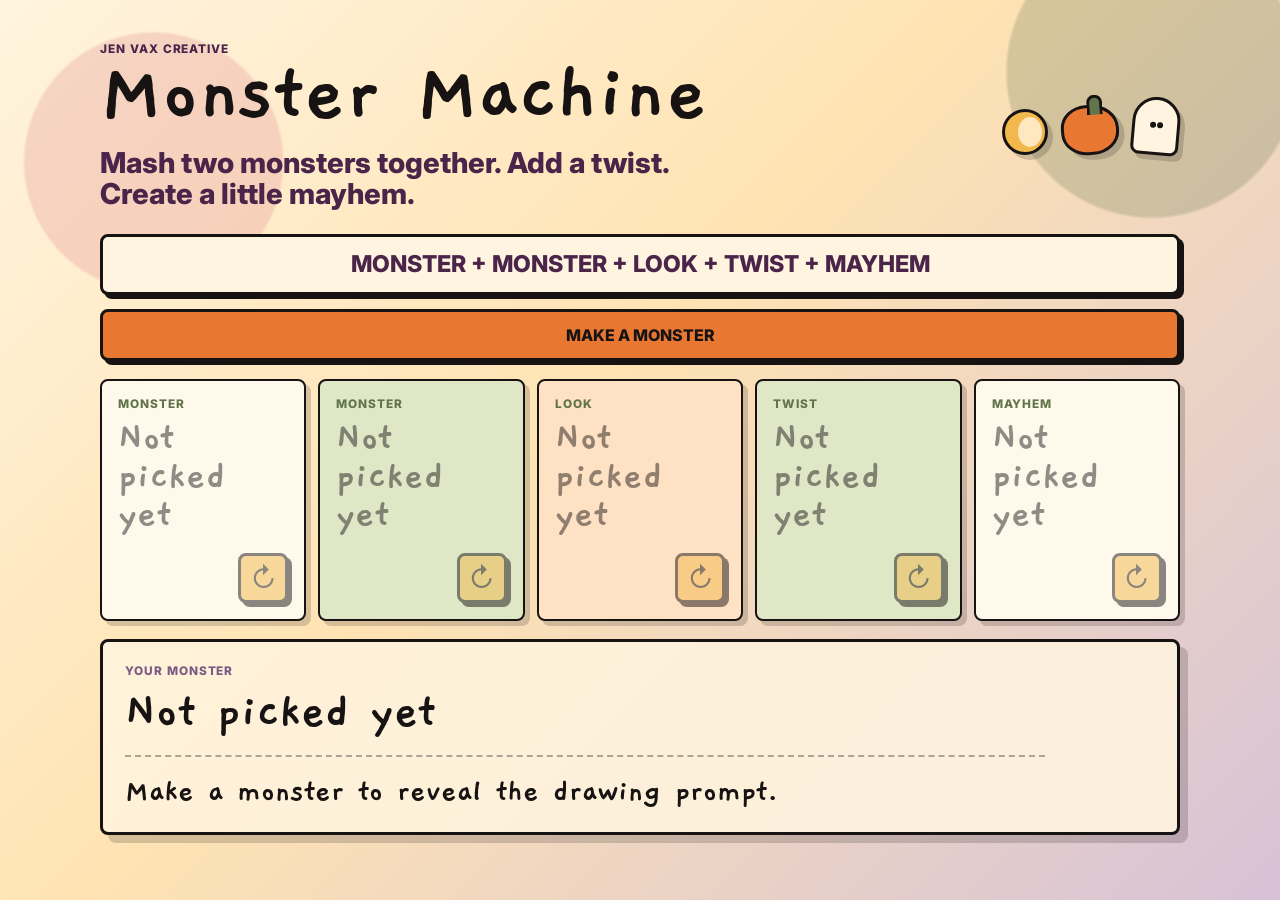
==== experiment.html @ 61336ed9 "Add experimental monster mashup generator" ====
<!doctype html>
<html lang="en">
  <head>
    <meta charset="UTF-8" />
    <meta name="viewport" content="width=device-width, initial-scale=1.0" />
    <title>Monster Machine Experiment</title>
    <link rel="preconnect" href="https://fonts.googleapis.com" />
    <link rel="preconnect" href="https://fonts.gstatic.com" crossorigin />
    <link
      href="https://fonts.googleapis.com/css2?family=Gaegu:wght@400;700&family=Inter:wght@500;700;800&display=swap"
      rel="stylesheet"
    />
    <link rel="stylesheet" href="./src/styles.css" />
  </head>
  <body>
    <main class="app-shell experiment-shell">
      <section class="machine-head experiment-head" aria-labelledby="page-title">
        <div class="title-wrap">
          <p class="eyebrow">Jen Vax Creative</p>
          <h1 id="page-title">Monster Machine</h1>
          <p class="experiment-tagline">
            Mash two monsters together. Add a twist. Create a little mayhem.
          </p>
        </div>
        <div class="doodle-strip" aria-hidden="true">
          <span class="doodle moon"></span>
          <span class="doodle pumpkin"></span>
          <span class="doodle ghost"></span>
        </div>
      </section>

      <section class="experiment-formula" aria-label="Monster formula">
        MONSTER + MONSTER + LOOK + TWIST + MAYHEM
      </section>

      <section class="experiment-controls" aria-label="Experimental monster controls">
        <button class="primary-button" id="makeExperimentButton" type="button">
          MAKE A MONSTER
        </button>
      </section>

      <section class="experiment-deck" id="experimentDeck" aria-live="polite"></section>

      <section class="experiment-result section-panel" aria-live="polite">
        <p class="section-kicker">Your monster</p>
        <p class="experiment-combo" id="monsterCombo">Not picked yet</p>
        <p class="experiment-prompt" id="drawingPrompt">
          Make a monster to reveal the drawing prompt.
        </p>
      </section>
    </main>

    <script src="./src/experiment-options.js"></script>
    <script src="./src/experiment.js"></script>
  </body>
</html>
---- src/styles.css ----
:root {
  --ink: #171312;
  --cream: #fff4df;
  --paper: #ffe7bf;
  --pumpkin: #e87732;
  --marigold: #f2b84b;
  --plum: #4b244a;
  --purple: #7b5a83;
  --moss: #61744a;
  --mint: #b6c891;
  --pink: #e8a4a0;
  --shadow: rgba(23, 19, 18, 0.18);
}

* {
  box-sizing: border-box;
}

body {
  min-height: 100vh;
  margin: 0;
  color: var(--ink);
  background:
    radial-gradient(circle at 12% 18%, rgba(232, 164, 160, 0.38) 0 8rem, transparent 8.2rem),
    radial-gradient(circle at 90% 8%, rgba(97, 116, 74, 0.25) 0 9rem, transparent 9.2rem),
    linear-gradient(135deg, #fff4df 0%, #ffe3b3 45%, #d7c2d7 100%);
  font-family: Inter, system-ui, sans-serif;
}

button {
  font: inherit;
}

.app-shell {
  width: min(1180px, calc(100% - 32px));
  margin: 0 auto;
  padding: 28px 0 36px;
}

.machine-head {
  display: flex;
  align-items: end;
  justify-content: space-between;
  gap: 24px;
  padding: 14px 0 24px;
}

.eyebrow,
.section-kicker,
.prompt-label {
  margin: 0;
  font-size: 0.74rem;
  font-weight: 800;
  letter-spacing: 0.08em;
  text-transform: uppercase;
}

.eyebrow {
  color: var(--plum);
}

h1,
h2 {
  margin: 0;
  letter-spacing: 0;
}

h1 {
  max-width: 780px;
  font-family: Gaegu, Inter, sans-serif;
  font-size: clamp(3.15rem, 6.8vw, 6.35rem);
  line-height: 0.88;
}

h2 {
  font-size: clamp(1.25rem, 2.2vw, 2rem);
  line-height: 1;
}

.doodle-strip {
  display: flex;
  align-items: end;
  gap: 13px;
  min-width: 172px;
}

.doodle {
  position: relative;
  display: block;
  border: 3px solid var(--ink);
  box-shadow: 5px 5px 0 var(--shadow);
}

.moon {
  width: 46px;
  height: 46px;
  border-radius: 50%;
  background: var(--marigold);
}

.moon::after {
  position: absolute;
  inset: 5px 3px 5px 13px;
  content: "";
  border-radius: 50%;
  background: var(--paper);
}

.pumpkin {
  width: 58px;
  height: 50px;
  border-radius: 44% 48% 46% 45%;
  background: var(--pumpkin);
  transform: rotate(-4deg);
}

.pumpkin::before {
  position: absolute;
  top: -13px;
  left: 24px;
  width: 10px;
  height: 17px;
  content: "";
  border: 3px solid var(--ink);
  border-bottom: 0;
  border-radius: 10px 10px 0 0;
  background: var(--moss);
}

.ghost {
  width: 48px;
  height: 58px;
  border-radius: 26px 26px 9px 9px;
  background: var(--cream);
  transform: rotate(5deg);
}

.ghost::before,
.ghost::after {
  position: absolute;
  top: 22px;
  width: 6px;
  height: 6px;
  content: "";
  border-radius: 50%;
  background: var(--ink);
}

.ghost::before {
  left: 15px;
}

.ghost::after {
  right: 14px;
}

.controls {
  display: grid;
  grid-template-columns: minmax(260px, 1fr) repeat(2, minmax(190px, 0.42fr));
  gap: 12px;
  margin-bottom: 18px;
}

.primary-button,
.secondary-button,
.icon-button {
  min-height: 52px;
  cursor: pointer;
  border: 3px solid var(--ink);
  border-radius: 8px;
  color: var(--ink);
  box-shadow: 4px 4px 0 var(--ink);
  transition:
    transform 120ms ease,
    box-shadow 120ms ease,
    background-color 120ms ease;
}

.primary-button {
  background: var(--pumpkin);
  font-weight: 800;
}

.secondary-button {
  background: var(--cream);
  font-weight: 800;
}

.primary-button:hover,
.secondary-button:hover,
.icon-button:hover {
  transform: translate(1px, 1px) rotate(-0.3deg);
  box-shadow: 3px 3px 0 var(--ink);
}

button:disabled {
  cursor: not-allowed;
  opacity: 0.5;
  transform: none;
}

.result-layout {
  display: grid;
  grid-template-columns: minmax(0, 1fr) minmax(270px, 0.35fr);
  gap: 18px;
  align-items: start;
}

.section-panel {
  border: 3px solid var(--ink);
  border-radius: 8px;
  background: rgba(255, 244, 223, 0.88);
  box-shadow: 8px 8px 0 var(--shadow);
}

.monster-panel {
  padding: 18px;
}

.mayhem-panel {
  overflow: hidden;
  background: var(--plum);
  color: var(--cream);
}

.section-heading {
  display: flex;
  align-items: baseline;
  justify-content: space-between;
  gap: 16px;
  margin-bottom: 14px;
}

.section-kicker {
  color: var(--purple);
}

.monster-panel .section-heading h2 {
  display: none;
}

.monster-panel .section-kicker {
  font-size: clamp(1rem, 1.4vw, 1.25rem);
}

.mayhem-panel .section-heading {
  display: block;
  padding: 18px 18px 0;
}

.mayhem-panel h2 {
  font-size: clamp(1.65rem, 2.5vw, 2.7rem);
  line-height: 0.98;
}

.mayhem-panel .section-kicker {
  display: block;
  margin-bottom: 8px;
  color: var(--pink);
}

.prompt-grid {
  display: grid;
  grid-template-columns: repeat(2, minmax(0, 1fr));
  gap: 10px;
}

.prompt-item,
.mayhem-item {
  display: flex;
  align-items: center;
  justify-content: space-between;
  gap: 12px;
  border: 2px solid var(--ink);
  border-radius: 8px;
}

.prompt-item {
  min-height: 86px;
  padding: 10px 10px 10px 14px;
  background: #fff9ec;
}

.prompt-item:nth-child(3n + 1) {
  background: #ffe1c4;
}

.prompt-item:nth-child(3n + 2) {
  background: #dfe7c7;
}

.prompt-copy {
  min-width: 0;
}

.prompt-label {
  margin-bottom: 6px;
  color: var(--moss);
}

.prompt-value,
.mayhem-value {
  margin: 0;
  font-family: Gaegu, Inter, sans-serif;
  font-weight: 700;
  letter-spacing: 0;
  overflow-wrap: break-word;
  word-break: normal;
}

.prompt-value {
  font-size: clamp(1.65rem, 3.1vw, 2.45rem);
  line-height: 0.9;
}

.empty {
  color: rgba(23, 19, 18, 0.48);
}

.icon-button {
  flex: 0 0 auto;
  display: inline-grid;
  place-items: center;
  width: 50px;
  height: 50px;
  min-height: 50px;
  padding: 0;
  background: var(--marigold);
  font-size: 1.7rem;
  line-height: 1;
}

.mayhem-item {
  display: grid;
  align-content: space-between;
  min-height: 230px;
  margin: 18px;
  padding: 22px;
  overflow: hidden;
  background:
    linear-gradient(90deg, rgba(255, 244, 223, 0.12) 1px, transparent 1px),
    linear-gradient(rgba(255, 244, 223, 0.12) 1px, transparent 1px),
    var(--cream);
  background-size: 18px 18px;
  color: var(--ink);
}

.mayhem-value {
  max-width: 100%;
  width: 100%;
  font-size: clamp(2rem, 2.9vw, 3rem);
  line-height: 1;
  text-wrap: balance;
}

.mayhem-shuffle {
  justify-self: end;
  background: var(--pink);
}

.experiment-shell {
  max-width: 1080px;
}

.experiment-head {
  align-items: center;
}

.experiment-tagline {
  max-width: 620px;
  margin: 14px 0 0;
  color: var(--plum);
  font-size: clamp(1.25rem, 2.5vw, 1.8rem);
  font-weight: 800;
  line-height: 1.1;
}

.experiment-formula {
  margin-bottom: 14px;
  padding: 14px 18px;
  border: 3px solid var(--ink);
  border-radius: 8px;
  background: var(--cream);
  box-shadow: 4px 4px 0 var(--ink);
  color: var(--plum);
  font-size: clamp(1rem, 2vw, 1.45rem);
  font-weight: 800;
  line-height: 1.15;
  text-align: center;
}

.experiment-controls {
  display: grid;
  margin-bottom: 18px;
}

.experiment-deck {
  display: grid;
  grid-template-columns: repeat(5, minmax(0, 1fr));
  gap: 12px;
  margin-bottom: 18px;
}

.experiment-card {
  display: grid;
  align-content: space-between;
  gap: 18px;
  min-height: 210px;
  padding: 16px;
  border: 2px solid var(--ink);
  border-radius: 8px;
  background: #fff9ec;
  box-shadow: 5px 5px 0 var(--shadow);
}

.experiment-card:nth-child(2n) {
  background: #dfe7c7;
}

.experiment-card:nth-child(3n) {
  background: #ffe1c4;
}

.experiment-card .icon-button {
  justify-self: end;
}

.experiment-value {
  margin: 8px 0 0;
  font-family: Gaegu, Inter, sans-serif;
  font-size: clamp(2rem, 3.2vw, 3rem);
  font-weight: 700;
  line-height: 0.95;
  overflow-wrap: break-word;
}

.experiment-result {
  padding: 22px;
}

.experiment-combo,
.experiment-prompt {
  max-width: 920px;
  margin: 0;
  font-family: Gaegu, Inter, sans-serif;
  font-weight: 700;
  letter-spacing: 0;
}

.experiment-combo {
  margin-top: 10px;
  font-size: clamp(2rem, 4vw, 3.85rem);
  line-height: 0.95;
  overflow-wrap: break-word;
}

.experiment-prompt {
  margin-top: 18px;
  padding-top: 18px;
  border-top: 2px dashed rgba(23, 19, 18, 0.35);
  font-size: clamp(1.55rem, 2.6vw, 2.35rem);
  line-height: 1.05;
}

@media (max-width: 880px) {
  .machine-head,
  .section-heading {
    align-items: start;
  }

  .machine-head,
  .controls,
  .result-layout {
    grid-template-columns: 1fr;
  }

  .machine-head {
    display: grid;
  }

  .doodle-strip {
    min-width: 0;
  }

  .controls {
    position: sticky;
    top: 0;
    z-index: 2;
    padding: 10px 0;
    background: rgba(255, 232, 193, 0.92);
    backdrop-filter: blur(8px);
  }

  .mayhem-item {
    min-height: 170px;
  }

  .experiment-deck {
    grid-template-columns: repeat(2, minmax(0, 1fr));
  }

  .experiment-card {
    min-height: 175px;
  }
}

@media (max-width: 620px) {
  .app-shell {
    width: min(100% - 20px, 1180px);
    padding-top: 18px;
  }

  .prompt-grid {
    grid-template-columns: 1fr;
  }

  .prompt-item {
    min-height: 78px;
  }

  .primary-button,
  .secondary-button {
    min-height: 58px;
  }

  #rerollMayhemButton {
    display: none;
  }

  .mayhem-item {
    padding: 20px;
  }

  .experiment-deck {
    grid-template-columns: 1fr;
  }

  .experiment-card {
    min-height: 138px;
  }
}
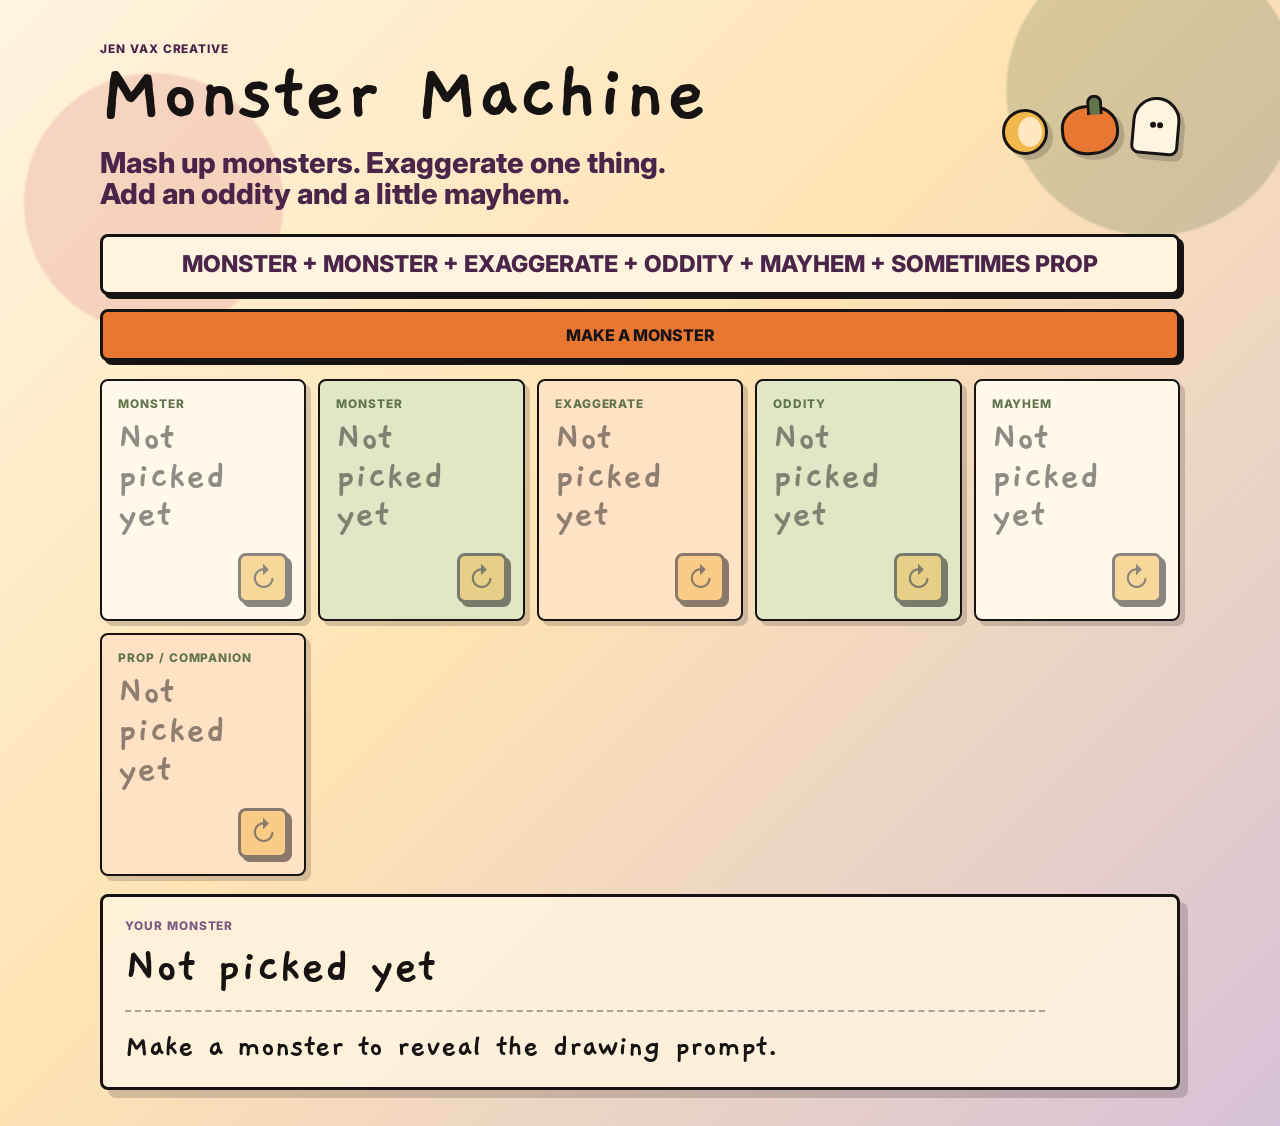
==== commit cf7a33d7: "Update experimental monster formula" ====
--- a/experiment.html
+++ b/experiment.html
@@ -19,7 +19,7 @@
           <p class="eyebrow">Jen Vax Creative</p>
           <h1 id="page-title">Monster Machine</h1>
           <p class="experiment-tagline">
-            Mash two monsters together. Add a twist. Create a little mayhem.
+            Mash up monsters. Exaggerate one thing. Add an oddity and a little mayhem.
           </p>
         </div>
         <div class="doodle-strip" aria-hidden="true">
@@ -30,7 +30,7 @@
       </section>
 
       <section class="experiment-formula" aria-label="Monster formula">
-        MONSTER + MONSTER + LOOK + TWIST + MAYHEM
+        MONSTER + MONSTER + EXAGGERATE + ODDITY + MAYHEM + SOMETIMES PROP
       </section>
 
       <section class="experiment-controls" aria-label="Experimental monster controls">
--- a/src/styles.css
+++ b/src/styles.css
@@ -156,7 +156,7 @@
 
 .controls {
   display: grid;
-  grid-template-columns: minmax(260px, 1fr) repeat(2, minmax(190px, 0.42fr));
+  grid-template-columns: minmax(260px, 1fr) minmax(190px, 0.42fr);
   gap: 12px;
   margin-bottom: 18px;
 }
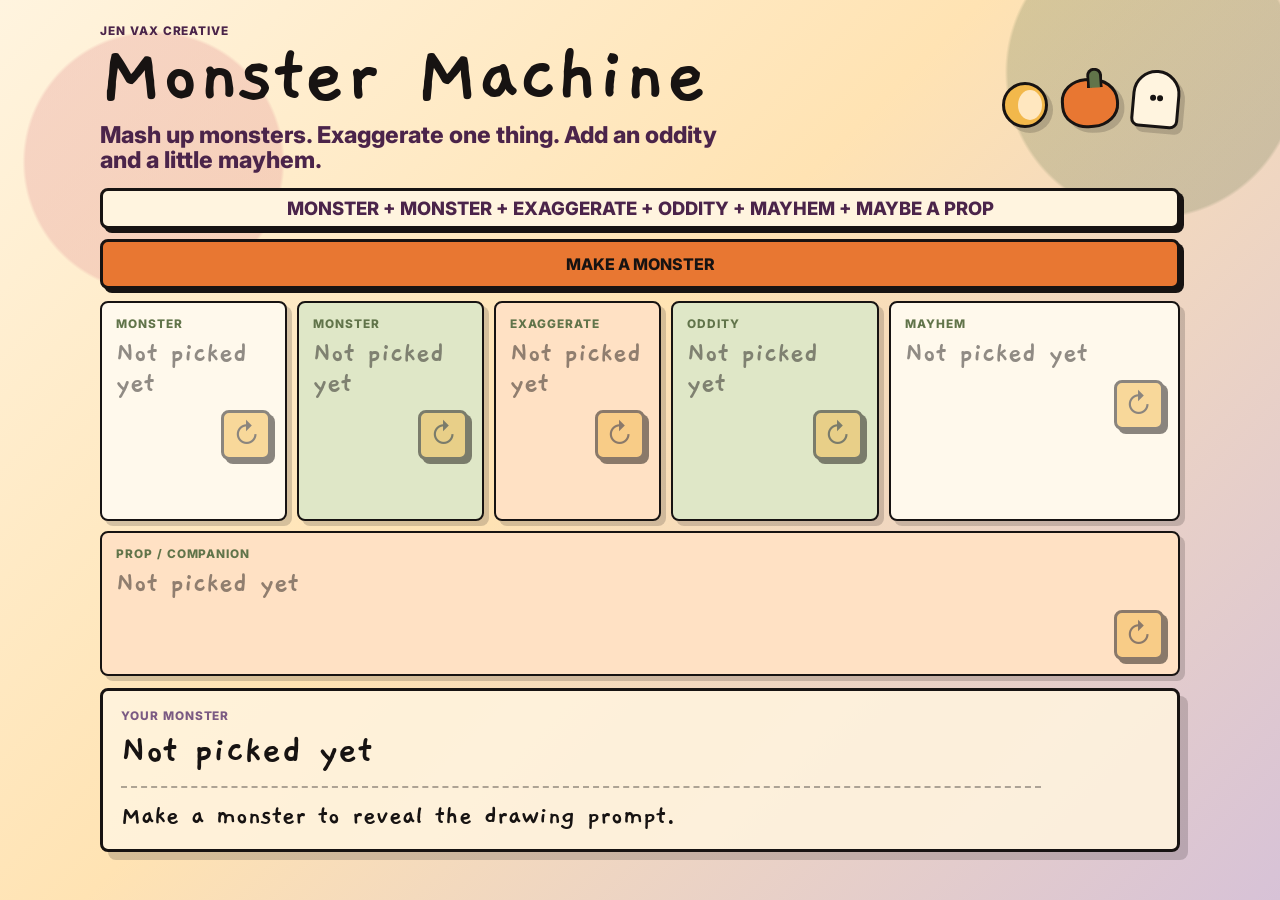
==== commit 5c4730d9: "Tighten experiment layout" ====
--- a/experiment.html
+++ b/experiment.html
@@ -30,7 +30,7 @@
       </section>
 
       <section class="experiment-formula" aria-label="Monster formula">
-        MONSTER + MONSTER + EXAGGERATE + ODDITY + MAYHEM + SOMETIMES PROP
+        MONSTER + MONSTER + EXAGGERATE + ODDITY + MAYHEM + MAYBE A PROP
       </section>
 
       <section class="experiment-controls" aria-label="Experimental monster controls">
--- a/src/styles.css
+++ b/src/styles.css
@@ -360,30 +360,32 @@
 
 .experiment-shell {
   max-width: 1080px;
+  padding-top: 16px;
 }
 
 .experiment-head {
   align-items: center;
+  padding: 8px 0 14px;
 }
 
 .experiment-tagline {
   max-width: 620px;
-  margin: 14px 0 0;
+  margin: 8px 0 0;
   color: var(--plum);
-  font-size: clamp(1.25rem, 2.5vw, 1.8rem);
+  font-size: clamp(1.1rem, 2vw, 1.45rem);
   font-weight: 800;
   line-height: 1.1;
 }
 
 .experiment-formula {
-  margin-bottom: 14px;
-  padding: 14px 18px;
+  margin-bottom: 10px;
+  padding: 7px 14px;
   border: 3px solid var(--ink);
   border-radius: 8px;
   background: var(--cream);
   box-shadow: 4px 4px 0 var(--ink);
   color: var(--plum);
-  font-size: clamp(1rem, 2vw, 1.45rem);
+  font-size: clamp(0.9rem, 1.55vw, 1.15rem);
   font-weight: 800;
   line-height: 1.15;
   text-align: center;
@@ -391,22 +393,32 @@
 
 .experiment-controls {
   display: grid;
-  margin-bottom: 18px;
+  margin-bottom: 12px;
+}
+
+.experiment-controls .primary-button {
+  min-height: 48px;
+  height: 50px;
 }
 
 .experiment-deck {
   display: grid;
-  grid-template-columns: repeat(5, minmax(0, 1fr));
+  grid-template-columns:
+    minmax(0, 18fr)
+    minmax(0, 18fr)
+    minmax(0, 16fr)
+    minmax(0, 20fr)
+    minmax(0, 28fr);
+  gap: 10px;
+  margin-bottom: 12px;
+}
+
+.experiment-card {
+  display: grid;
+  align-content: start;
   gap: 12px;
-  margin-bottom: 18px;
-}
-
-.experiment-card {
-  display: grid;
-  align-content: space-between;
-  gap: 18px;
-  min-height: 210px;
-  padding: 16px;
+  min-height: 220px;
+  padding: 14px;
   border: 2px solid var(--ink);
   border-radius: 8px;
   background: #fff9ec;
@@ -421,21 +433,30 @@
   background: #ffe1c4;
 }
 
+.experiment-card:last-child:nth-child(6) {
+  grid-column: 1 / -1;
+  min-height: 140px;
+}
+
 .experiment-card .icon-button {
   justify-self: end;
+  align-self: end;
+  margin-top: auto;
 }
 
 .experiment-value {
-  margin: 8px 0 0;
+  max-width: 100%;
+  margin: 7px 0 0;
   font-family: Gaegu, Inter, sans-serif;
-  font-size: clamp(2rem, 3.2vw, 3rem);
+  font-size: clamp(1.55rem, 2.35vw, 2.35rem);
   font-weight: 700;
-  line-height: 0.95;
+  line-height: 1;
   overflow-wrap: break-word;
+  word-break: normal;
 }
 
 .experiment-result {
-  padding: 22px;
+  padding: 18px;
 }
 
 .experiment-combo,
@@ -448,17 +469,18 @@
 }
 
 .experiment-combo {
-  margin-top: 10px;
-  font-size: clamp(2rem, 4vw, 3.85rem);
-  line-height: 0.95;
+  margin-top: 8px;
+  font-size: clamp(1.75rem, 3.2vw, 3.2rem);
+  line-height: 1;
   overflow-wrap: break-word;
+  word-break: normal;
 }
 
 .experiment-prompt {
-  margin-top: 18px;
-  padding-top: 18px;
+  margin-top: 14px;
+  padding-top: 14px;
   border-top: 2px dashed rgba(23, 19, 18, 0.35);
-  font-size: clamp(1.55rem, 2.6vw, 2.35rem);
+  font-size: clamp(1.35rem, 2.2vw, 2rem);
   line-height: 1.05;
 }
 
@@ -500,7 +522,11 @@
   }
 
   .experiment-card {
-    min-height: 175px;
+    min-height: 155px;
+  }
+
+  .experiment-card:last-child:nth-child(6) {
+    grid-column: auto;
   }
 }
 
@@ -536,6 +562,6 @@
   }
 
   .experiment-card {
-    min-height: 138px;
-  }
-}
+    min-height: 128px;
+  }
+}
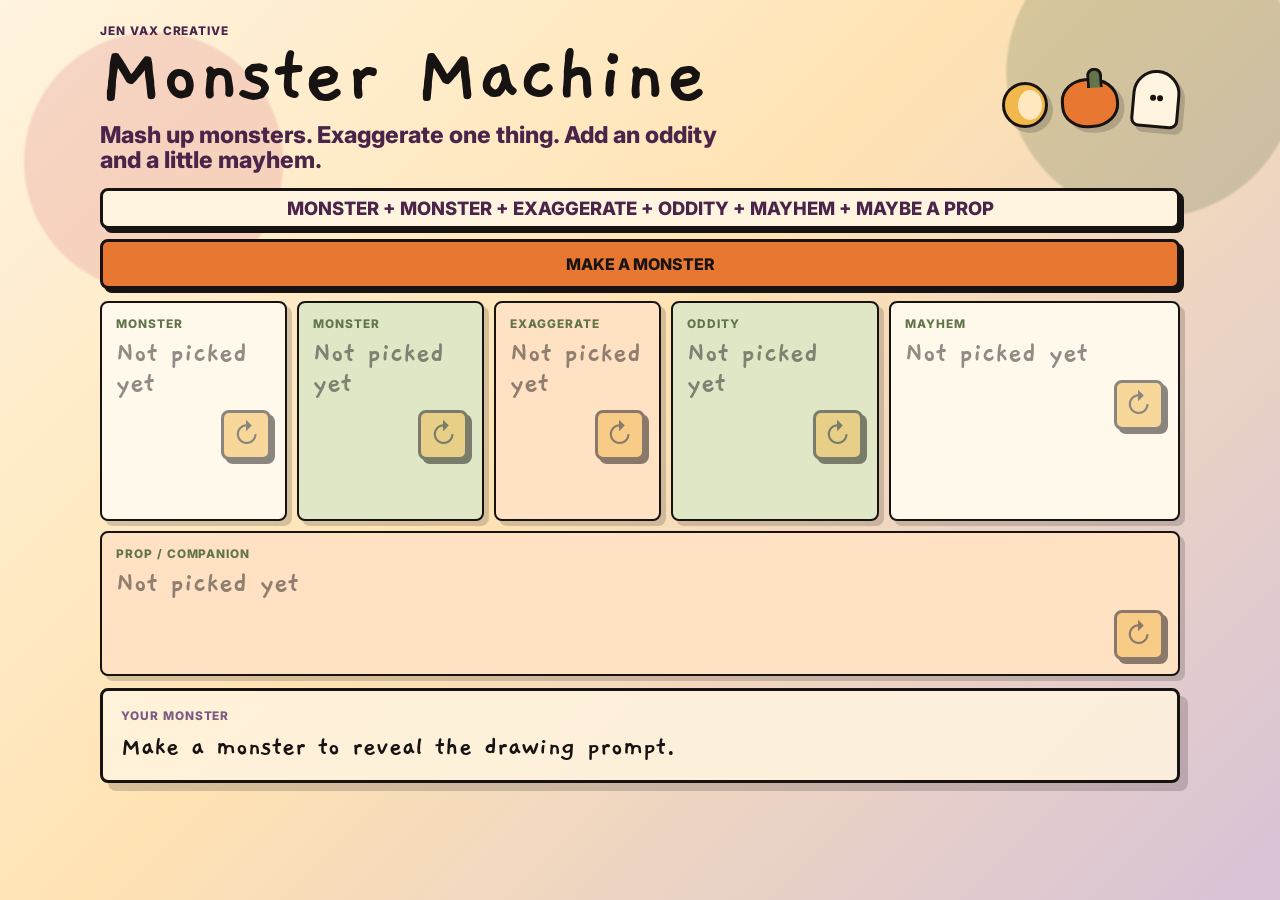
==== commit 6e4ccb07: "Remove experiment combo line" ====
--- a/experiment.html
+++ b/experiment.html
@@ -43,7 +43,6 @@
 
       <section class="experiment-result section-panel" aria-live="polite">
         <p class="section-kicker">Your monster</p>
-        <p class="experiment-combo" id="monsterCombo">Not picked yet</p>
         <p class="experiment-prompt" id="drawingPrompt">
           Make a monster to reveal the drawing prompt.
         </p>
--- a/src/styles.css
+++ b/src/styles.css
@@ -459,7 +459,6 @@
   padding: 18px;
 }
 
-.experiment-combo,
 .experiment-prompt {
   max-width: 920px;
   margin: 0;
@@ -468,18 +467,8 @@
   letter-spacing: 0;
 }
 
-.experiment-combo {
-  margin-top: 8px;
-  font-size: clamp(1.75rem, 3.2vw, 3.2rem);
-  line-height: 1;
-  overflow-wrap: break-word;
-  word-break: normal;
-}
-
 .experiment-prompt {
-  margin-top: 14px;
-  padding-top: 14px;
-  border-top: 2px dashed rgba(23, 19, 18, 0.35);
+  margin-top: 10px;
   font-size: clamp(1.35rem, 2.2vw, 2rem);
   line-height: 1.05;
 }
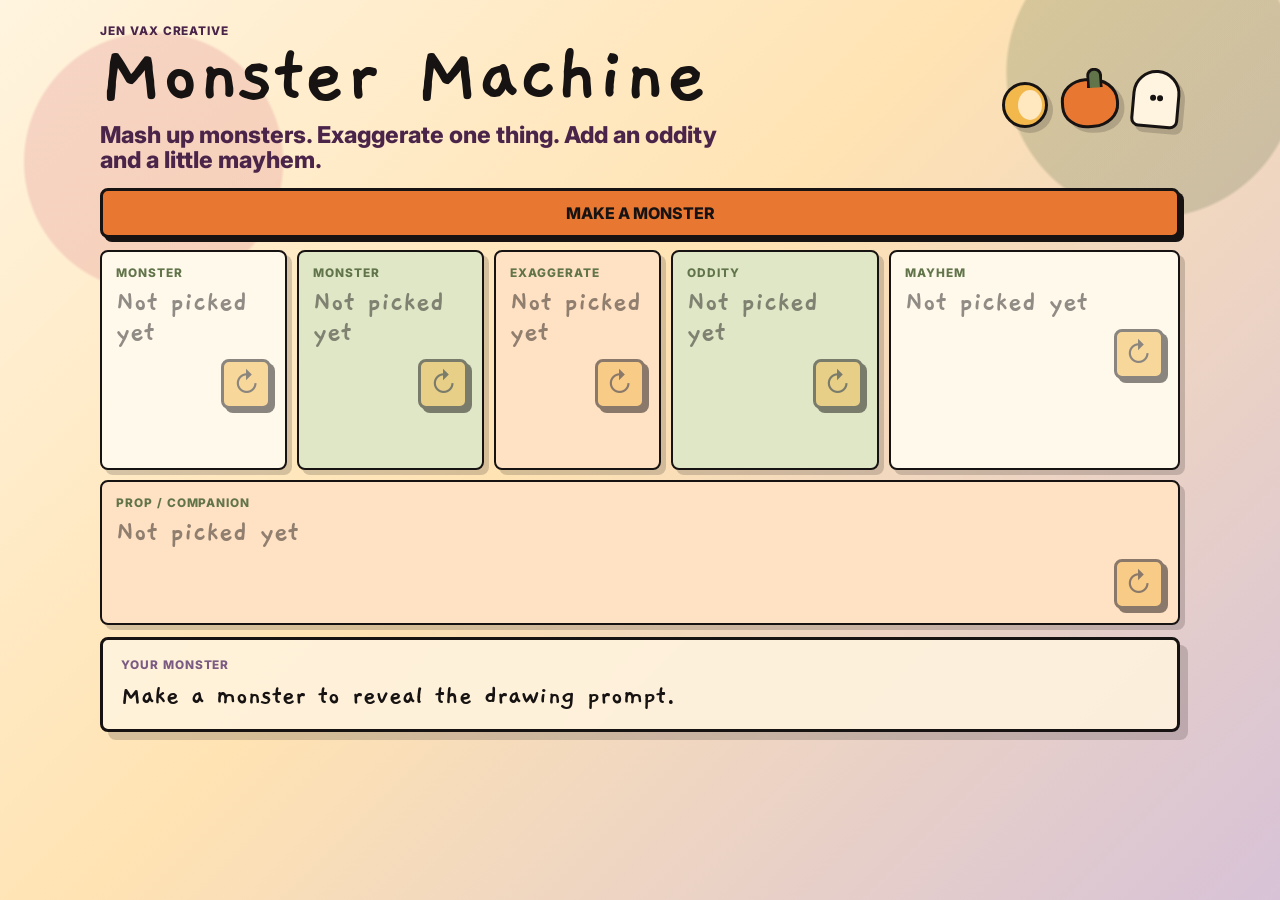
==== commit 8776a9d8: "Remove experiment formula bar" ====
--- a/experiment.html
+++ b/experiment.html
@@ -29,10 +29,6 @@
         </div>
       </section>
 
-      <section class="experiment-formula" aria-label="Monster formula">
-        MONSTER + MONSTER + EXAGGERATE + ODDITY + MAYHEM + MAYBE A PROP
-      </section>
-
       <section class="experiment-controls" aria-label="Experimental monster controls">
         <button class="primary-button" id="makeExperimentButton" type="button">
           MAKE A MONSTER
--- a/src/styles.css
+++ b/src/styles.css
@@ -377,20 +377,6 @@
   line-height: 1.1;
 }
 
-.experiment-formula {
-  margin-bottom: 10px;
-  padding: 7px 14px;
-  border: 3px solid var(--ink);
-  border-radius: 8px;
-  background: var(--cream);
-  box-shadow: 4px 4px 0 var(--ink);
-  color: var(--plum);
-  font-size: clamp(0.9rem, 1.55vw, 1.15rem);
-  font-weight: 800;
-  line-height: 1.15;
-  text-align: center;
-}
-
 .experiment-controls {
   display: grid;
   margin-bottom: 12px;
